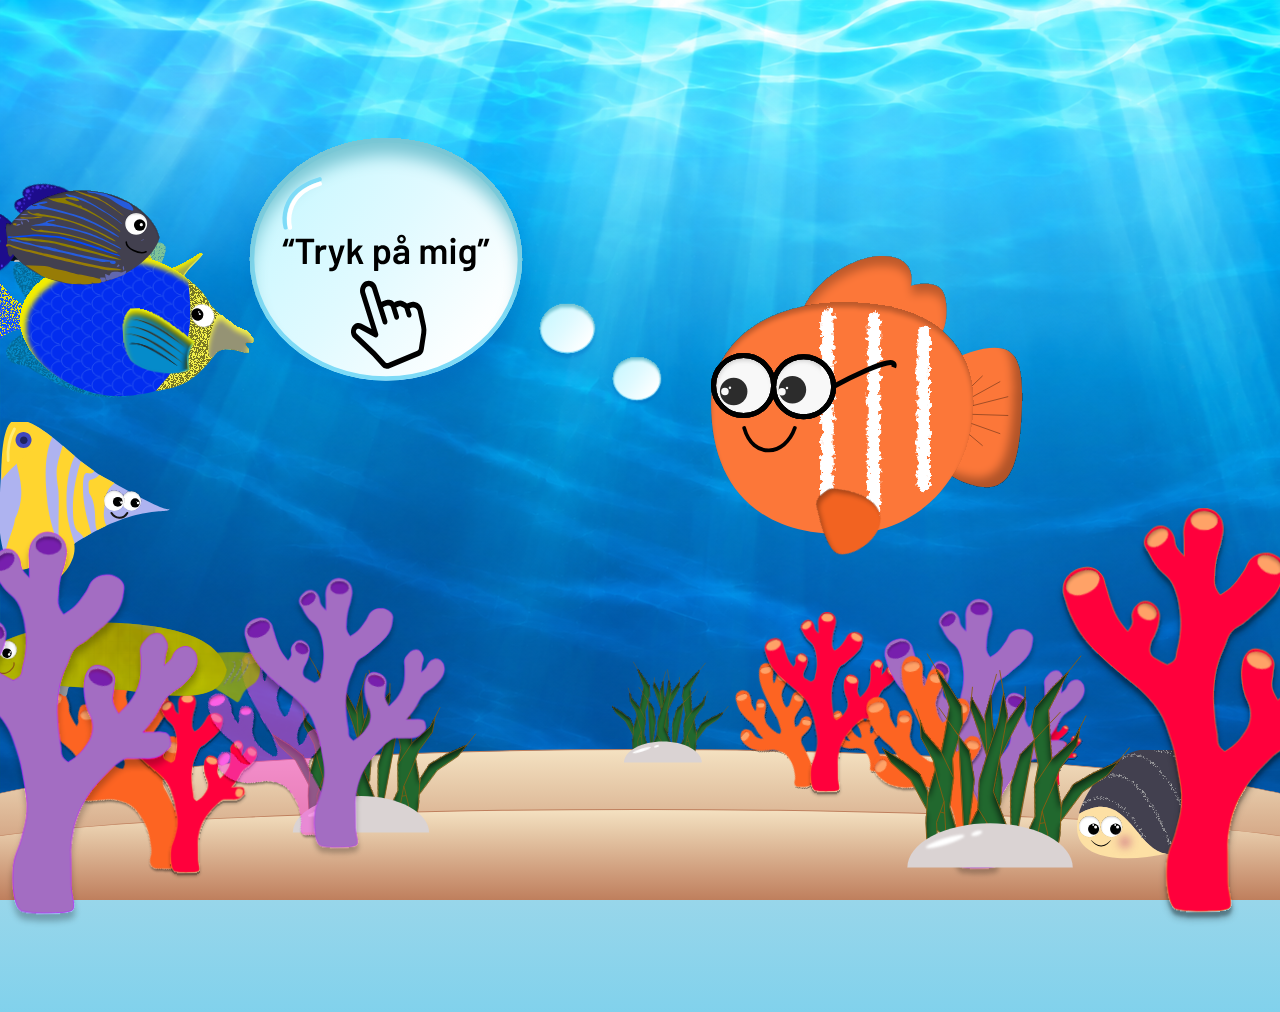
==== index.html @ 01bbecd6 "Added copy of version 1" ====
<!DOCTYPE html>
<html lang="en">
<head>
    <meta charset="UTF-8">
    <meta name="viewport" content="width=device-width, initial-scale=1.0">
    <title>Akvarie_case</title>
    <link rel="stylesheet" href="css/css.css">
    <link href="https://fonts.googleapis.com/css2?family=Barlow:wght@400;600;700&display=swap" rel="stylesheet">
</head>
<body class="ocean"> 
        <img src="Billeder/Solbestrålet blå undervandsdybde (1).png" alt="hav">
     <main>
       

        <!-- Sandbunden -->
        <div class="sand1"></div>
        <div class="sand2"></div>

        <!-- Fisk -->
            <div class="fish1">
                <img src="Billeder/ræve_fjæs_line.svg" alt="Rævefjæs">
            </div>
            <div class="fish2">
                <img src="Billeder/Pincetfisk_julie.svg" alt="Pincetfisk">
            </div>
            <div class="fish3">
                <img src="Billeder/palet_kirurg_line.svg" alt="paletkirurg">
            </div>
            <div class="fish4">
                <img src="Billeder/Kanariegylte-thomas.svg" alt="Kanariegylte">
            </div>
            <a class="still_fish" href="page2.html">
                <img src="Billeder/talende_nemo2.svg" alt="Nemo">
            </a>





            <!--tang og coraler-->
            <div class="tang_julie">
                <img src="Billeder/Tang_julie.svg" alt="Tang">
            </div>
            <div class="tang_julie2">
                <img src="Billeder/Tang_julie.svg" alt="Tang2">
            </div>
              <div class="tang_julie3">
                <img src="Billeder/Tang_julie.svg" alt="Tang3">
            </div>
            <div class="snegl_julie">
                <img src="Billeder/Snegl_julie.svg" alt="snegl">
            </div>
            <div class="fish5">
                <img src="Billeder/sohal_kirurg_thomas.svg" alt="sohal_kirurg">
            </div>
            <div class="coral_lilleorange1">
                <img src="Billeder/coral_lilleorange.svg" alt="coral_lilleorange">
            </div>
             <div class="coral_lilleorange2">
                <img src="Billeder/coral_lilleorange.svg" alt="coral_lilleorange">
            </div>
             <div class="coral_lilleorange3">
                <img src="Billeder/coral_lilleorange.svg" alt="coral_lilleorange">
            </div>
             <div class="coral_lilleorange4">
                <img src="Billeder/coral_lilleorange.svg" alt="coral_lilleorange">
            </div>
            <div class="coral_red1">
                <img src="Billeder/coral_red.svg" alt="coral_red">
            </div>
            <div class="coral_red2">
                <img src="Billeder/coral_red.svg" alt="coral_red">
            </div>
             <div class="coral_red3">
                <img src="Billeder/coral_red.svg" alt="coral_red">
            </div>
             <div class="coral_red4">
                <img src="Billeder/coral_red.svg" alt="coral_red">
            </div>
             <div class="coral_lilla1">
                <img src="Billeder/coral_lilla.svg" alt="corallilla">
            </div>
             <div class="coral_lilla2">
                <img src="Billeder/coral_lilla.svg" alt="corallilla">
            </div>
             <div class="coral_lilla3">
                <img src="Billeder/coral_lilla.svg" alt="corallilla">
            </div>
            <div class="coral_pink2">
                <img src="Billeder/coral_pink.svg" alt="coral_pink">
            </div>
            



    </main>



    
    <script src="js/js.js"></script>

</body>
</html>
---- css/css.css ----
.ocean {
    background: linear-gradient(to bottom, #98d6ea,#6acdee, #00bfff, #008bba, #1c5264);
    height: 100vh;
    width: 100%;
    margin: 0;
    position: relative;
}


/*miderste sandbund*/
.sand1 {
    background: linear-gradient(to bottom, #f4e1c1, #e6c9a8, #d9b08f, #cc9776, #bf7f5d);
    height: 150px;
    width: 110%;
    position: absolute;
    bottom: 0;
    left: -5%;

    border-top: 1px solid #bf7f5d;
    border-radius: 50% 50% 0 0;

    animation: test1 10s ease-in-out infinite alternate;
}

/*forreste sandbund*/

.sand2 {
    background: linear-gradient(to bottom, #f4e1c1, #e6c9a8, #d9b08f, #cc9776, #bf7f5d);
    height: 90px;
    width: 110%;
    position: absolute;
    bottom: 0;
    left: -5%;


    border-top: 1px solid #bf7f5d;
    border-radius: 50% 50% 0 0;

    animation: test2 8s ease-in-out infinite alternate;  
}




/* Fiskens placering */
.fish1 {
    position: absolute;
    top: 20%;
    left: 0;
    scale: 1.0; /* Juster størrelsen efter behov */

     /* animation: swim 12s linear infinite alternate; */
    animation: swimLeft 12s linear infinite ;
}

.fish2 {
    position: absolute;
    top: 50%;
    left: 0;
    scale: 1.5; /* Juster størrelsen efter behov */
     /* animation: swim 12s linear infinite alternate; */
    animation: swimRight 14s linear infinite ;

}

.fish3 {
    position: absolute;
    top: 30%;
    left: 0;
    scale: 1.5; /* Juster størrelsen efter behov */
     /* animation: swim 12s linear infinite alternate; */
    animation: swimRight 12s linear infinite ;

}

.fish4 {
    position: absolute;
    top: 70%;
    left: 0;
    scale: 1.2; /* Juster størrelsen efter behov */
     /* animation: swim 10s linear infinite alternate; */
    animation: swimLeft 10s linear infinite ;
    z-index: 5;

} 

.fish5 {
    position: absolute;
    top: 20%;
    left: 0;
    scale: 1.5; /* Juster størrelsen efter behov */
     /* animation: swim 10s linear infinite alternate; */
    animation: swimRight 16s linear infinite ;

} 



.still_fish {
    position: absolute;
    top: 0%;
    left: 0%;
    scale: 0.7; /* Juster størrelsen efter behov */
    transform: scaleX(-1); /* Vend fisken om, så den kigger mod venstre */
    z-index: 999;
}



.tang_julie2 {
    position: absolute;
    bottom: 0;
    right: 10%;
    width: 600px;
    height: 270px;
    scale: 0.8; /* Juster størrelsen efter behov */
    z-index: 0;
    
}

.snegl_julie {
    position: absolute;
    bottom: 0;
    right: 10%;
    width: 50px;
    height: 100px;
    scale: 2.0; /* Juster størrelsen efter behov */
    
}

.tang_julie {
    position: absolute;
    bottom: 0;
    right: 10%;
    width: 200px;
    height: 190px;
    scale: 1.7; /* Juster størrelsen efter behov */
    z-index: 999; /* Sørg for, at tang er bag snegl */
    
}
.tang_julie3 {
    position: absolute;
    bottom: 0;
    right: 60%;
    width: 200px;
    height: 210px;
    scale: 1.4; /* Juster størrelsen efter behov */
    
}

.coral_pink2{
    position: absolute;
    bottom: -5%;
    right: 77%;
    width: 100px;
    height: 280px;
    scale: 1.2; /* Juster størrelsen efter behov */
}

.coral_lilleorange1 {
    position: absolute;
    bottom: 0;
    right: 90%;
    width: 100px;
    height: 220px;
    scale: 1.5; /* Juster størrelsen efter behov */   
}
.coral_lilleorange2 {
    position: absolute;
    bottom: 0;
    right: 30%;
    width: 100px;
    height: 280px;
    scale: 0.5; /* Juster størrelsen efter behov */   
}
.coral_lilleorange3 {
    position: absolute;
    bottom: 0;
    right: 37%;
    width: 100px;
    height: 270px;
    scale: 0.8; /* Juster størrelsen efter behov */   
}
.coral_lilleorange4 {
    position: absolute;
    bottom: 0;
    right: 26%;
    width: 100px;
    height: 230px;
    scale: 1.2; /* Juster størrelsen efter behov */  
    z-index: 99; 
}
.coral_red1{
    position: absolute;
    bottom: 0;
    right: 10%;
    width: 100px;
    height: 280px;
    scale: 1.8; /* Juster størrelsen efter behov */
    z-index: 999; 
}
.coral_red2{
    position: absolute;
    bottom: 0;
    right: 15%;
    width: 100px;   
    height: 280px;
    scale: 0.3; /* Juster størrelsen efter behov */
}
.coral_red3{
    position: absolute;
    bottom: 0;
    right: 35%;
    width: 100px;
    height: 320px;
    scale: 0.8; /* Juster størrelsen efter behov */
}

.coral_red4{
    position: absolute;
    bottom: 0;
    right: 85%;
    width: 100px;
    height: 230px;
    scale: 0.8; /* Juster størrelsen efter behov */
}
.coral_lilla1{
    position: absolute;
    bottom: 0;
    right: 25%;
    width: 100px;
    height: 280px;
    scale: 1.2; /* Juster størrelsen efter behov */
}
.coral_lilla2{
    position: absolute;
    bottom: 0;
    right: 75%;
    width: 100px;
    height: 299px;
    scale: 1.2; /* Juster størrelsen efter behov */
    z-index: 99;
}   

.coral_lilla3{
    position: absolute;
    bottom: 0;
    right: 100%;
    width: 100px;
    height: 280px;
    scale: 1.7; /* Juster størrelsen efter behov */
    z-index: 999; 
}

.body {
  font-family: "Barlow", sans-serif;
}

/* Brug også Barlow på knapper */
.button,.button_back {
  font-family: Barlow, sans-serif;
}

/* Fede overskrifter */
.h1, .h2 {
  font-weight: 500;
}

/* Fiskens svømmebevægelse */
@keyframes swimLeft {
    0% {
       
        transform: translateX(calc(100vw + 180px));
    }

    100% {
       
        transform: translateX(-200px);
    }
}

/* Fiskens svømmebevægelse */
@keyframes swimRight {
    0% {
        transform: translateX(-200px);
    }

    100% {
        
        transform: translateX(calc(100vw + 180px));
    }
}
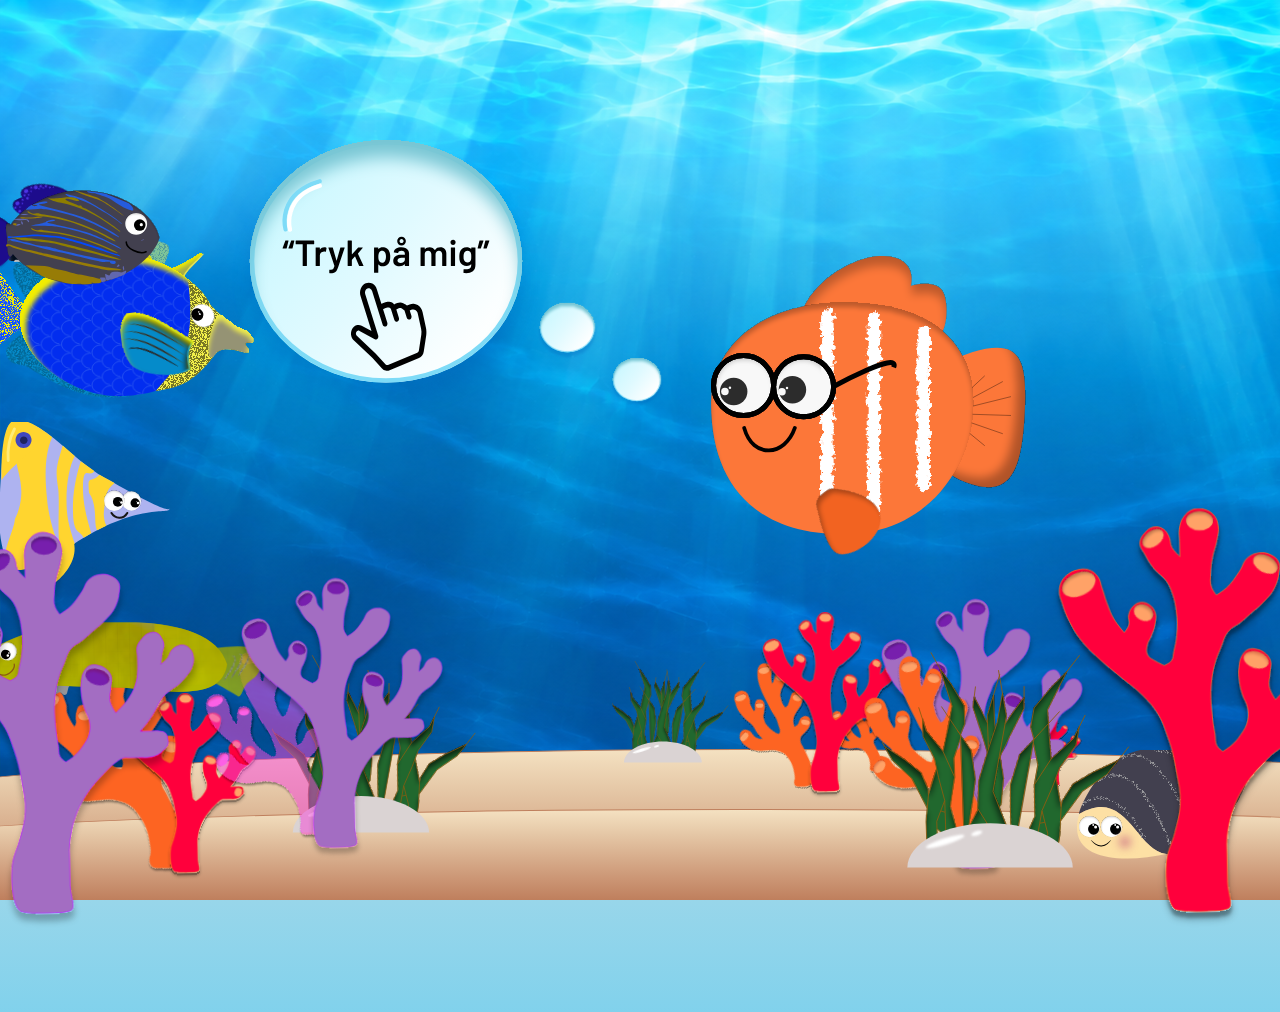
==== commit 1f997e10: "tilføjet boble svg som åbenbart manglede. Justeret layout på page 4, og rettet små detaljer på de an" ====
--- a/index.html
+++ b/index.html
@@ -3,7 +3,7 @@
 <head>
     <meta charset="UTF-8">
     <meta name="viewport" content="width=device-width, initial-scale=1.0">
-    <title>Akvarie_case</title>
+    <title>Akvarie forside</title>
     <link rel="stylesheet" href="css/css.css">
     <link href="https://fonts.googleapis.com/css2?family=Barlow:wght@400;600;700&display=swap" rel="stylesheet">
 </head>
--- a/css/css.css
+++ b/css/css.css
@@ -11,10 +11,11 @@
 .sand1 {
     background: linear-gradient(to bottom, #f4e1c1, #e6c9a8, #d9b08f, #cc9776, #bf7f5d);
     height: 150px;
-    width: 110%;
-    position: absolute;
-    bottom: 0;
-    left: -5%;
+    width: 1920px;
+    position: absolute;
+    bottom: 0;
+    left: -17%;
+  
 
     border-top: 1px solid #bf7f5d;
     border-radius: 50% 50% 0 0;
@@ -27,18 +28,17 @@
 .sand2 {
     background: linear-gradient(to bottom, #f4e1c1, #e6c9a8, #d9b08f, #cc9776, #bf7f5d);
     height: 90px;
-    width: 110%;
-    position: absolute;
-    bottom: 0;
-    left: -5%;
-
+    width: 1920px;
+    position: absolute;
+    bottom: 0;
+    left: -17%;
+    
 
     border-top: 1px solid #bf7f5d;
     border-radius: 50% 50% 0 0;
 
     animation: test2 8s ease-in-out infinite alternate;  
 }
-
 
 
 
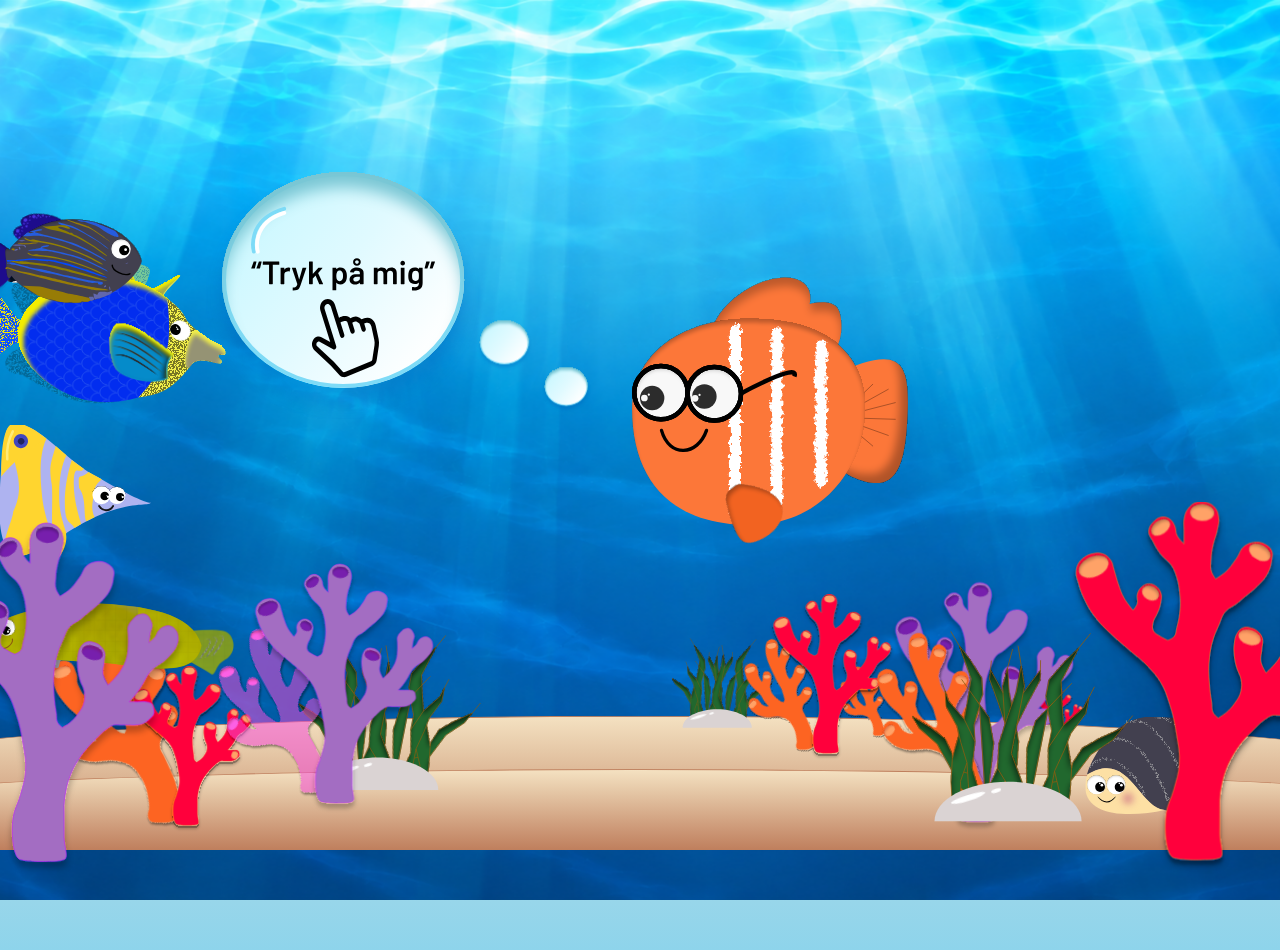
==== commit f0fbd17f: "fixed background scale for final pages. Linked page6 to href. Removed mystery fish in corner" ====
--- a/index.html
+++ b/index.html
@@ -7,11 +7,15 @@
     <link rel="stylesheet" href="css/css.css">
     <link href="https://fonts.googleapis.com/css2?family=Barlow:wght@400;600;700&display=swap" rel="stylesheet">
 </head>
+
+
+
 <body class="ocean"> 
-        <img src="Billeder/Solbestrålet blå undervandsdybde (1).png" alt="hav">
-     <main>
+
+    <img class="ocean_baggrund" src="Billeder/Solbestrålet blå undervandsdybde (1).png" alt="hav">
+        
+        <main class="scene">
        
-
         <!-- Sandbunden -->
         <div class="sand1"></div>
         <div class="sand2"></div>
@@ -99,6 +103,7 @@
 
     
     <script src="js/js.js"></script>
+    <script src="js/scale.js"></script>
 
 </body>
 </html>
--- a/css/css.css
+++ b/css/css.css
@@ -1,9 +1,36 @@
+.scene {
+    width: 1440px;
+    height: 900px;
+    position: absolute;
+    top: 50%;
+    left: 50%;
+    transform-origin: center center;
+    isolation: isolate;
+    overflow: visible;
+}
+
 .ocean {
     background: linear-gradient(to bottom, #98d6ea,#6acdee, #00bfff, #008bba, #1c5264);
     height: 100vh;
     width: 100%;
     margin: 0;
-    position: relative;
+
+}
+
+body.ocean {
+    margin: 0;
+    width: 100vw;
+    height: 100vh;
+    overflow: hidden;
+}
+
+.ocean_baggrund {
+    position: fixed;
+    inset: 0;
+    width: 100vw;
+    height: 100vh;
+    object-fit: cover;
+    z-index: -1;
 }
 
 
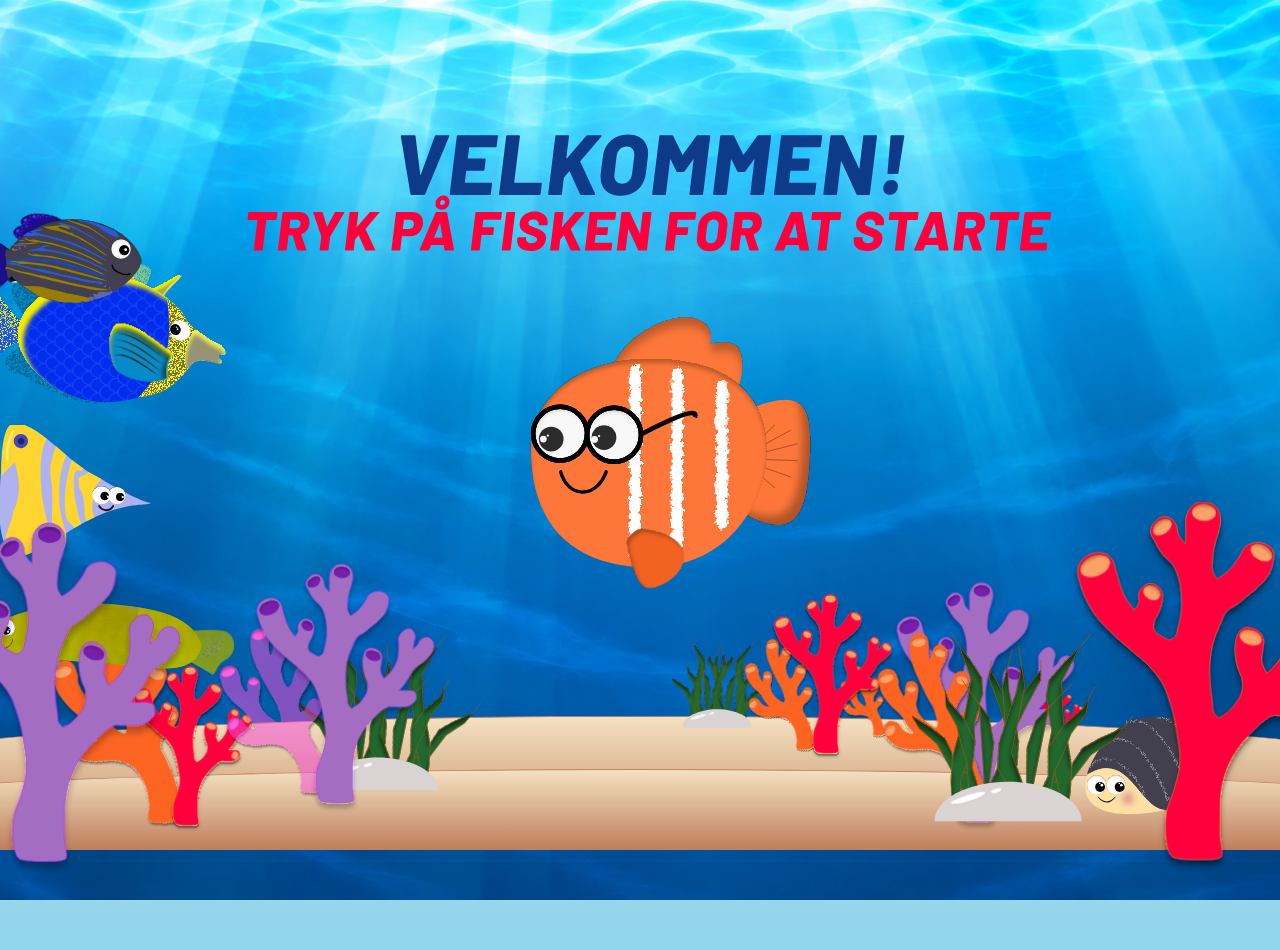
==== commit 1eee4f0b: "added new fish animations and frontpage title" ====
--- a/index.html
+++ b/index.html
@@ -34,7 +34,10 @@
                 <img src="Billeder/Kanariegylte-thomas.svg" alt="Kanariegylte">
             </div>
             <a class="still_fish" href="page2.html">
-                <img src="Billeder/talende_nemo2.svg" alt="Nemo">
+                <img src="Billeder/nemo_animeret_2.svg" alt="Nemo">
+            </a>
+             <a class="velkommen">
+                <img src="Billeder/velkommen.svg" alt="velkommen">
             </a>
 
 
--- a/css/css.css
+++ b/css/css.css
@@ -122,16 +122,22 @@
 } 
 
 
-
 .still_fish {
     position: absolute;
-    top: 0%;
-    left: 0%;
-    scale: 0.7; /* Juster størrelsen efter behov */
-    transform: scaleX(-1); /* Vend fisken om, så den kigger mod venstre */
+    top: 40%;
+    left: 45%;
+    scale: 0.7;
+    transform: translate(-50%, -50%) scaleX(-1);
     z-index: 999;
 }
 
+.velkommen {
+    position: absolute;
+    top: 10%;
+    left: 19%;
+    scale: 1;
+    z-index: 999;
+}
 
 
 .tang_julie2 {
